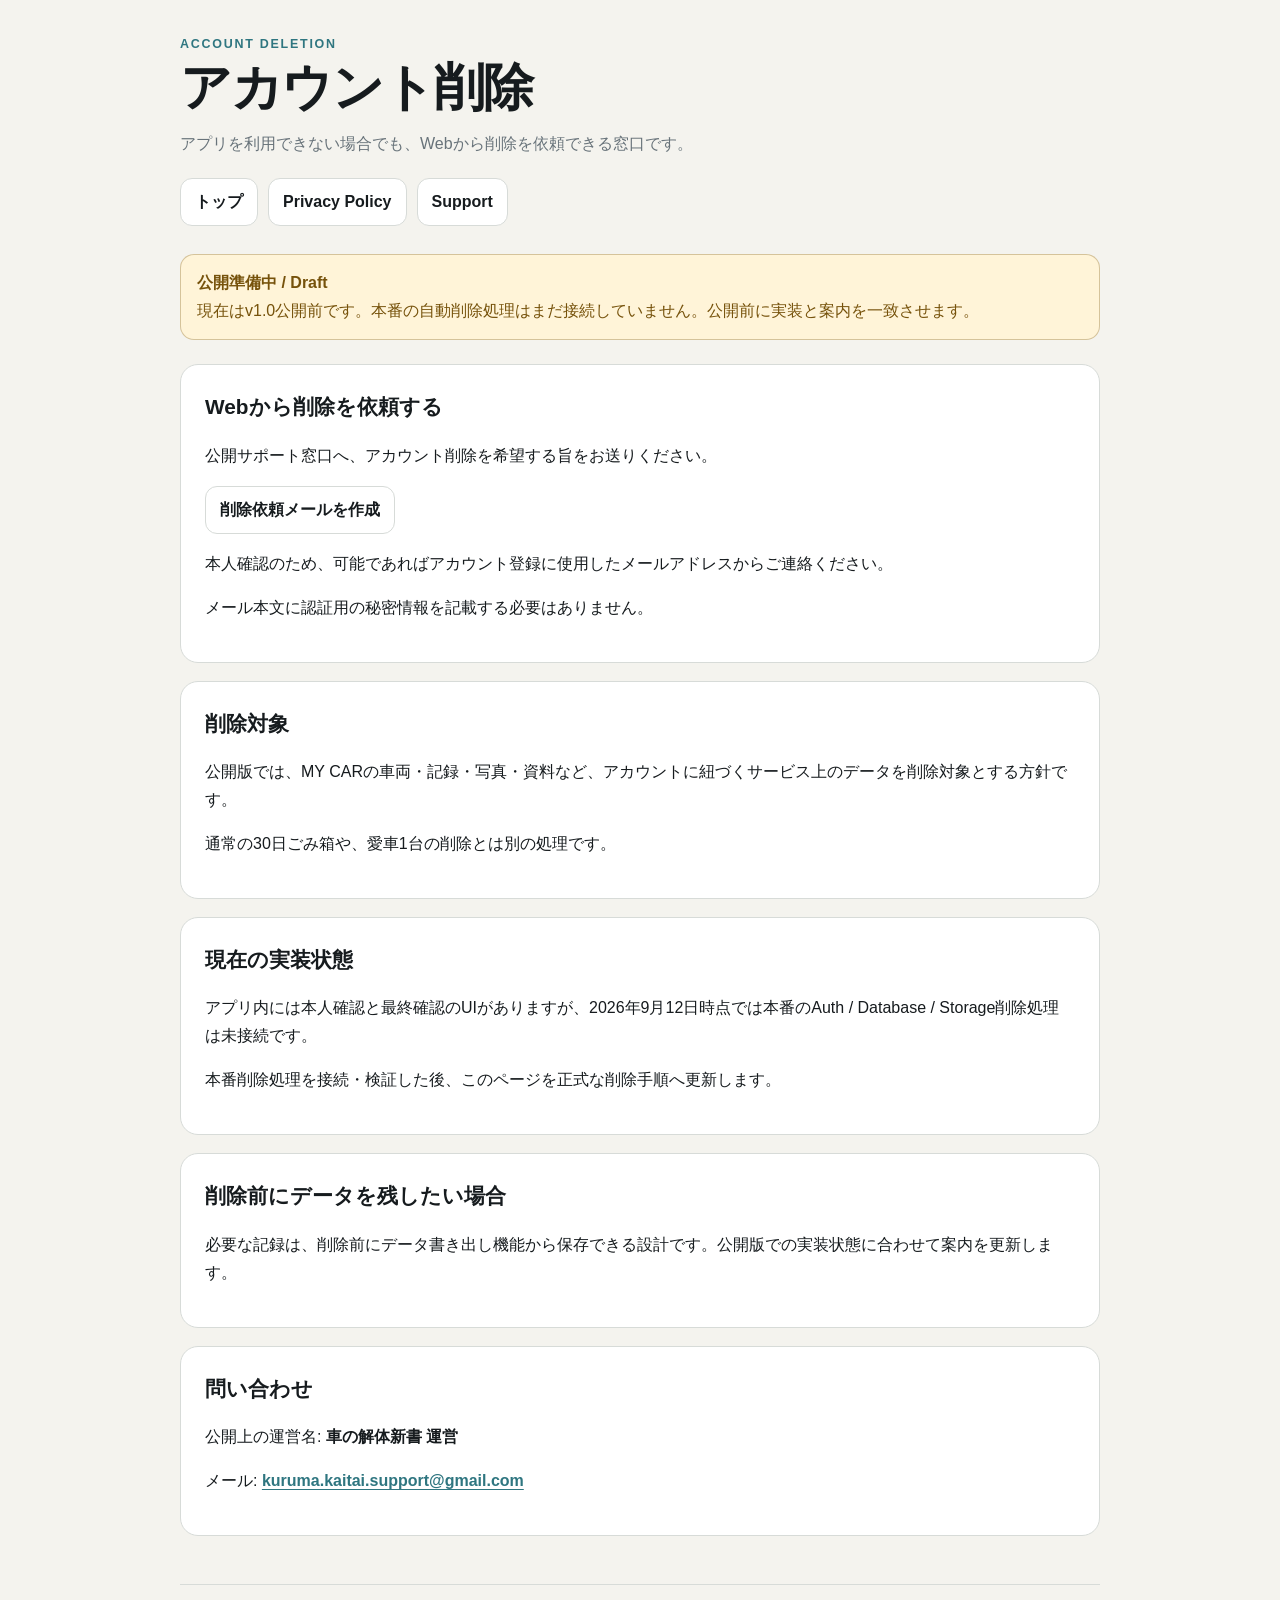
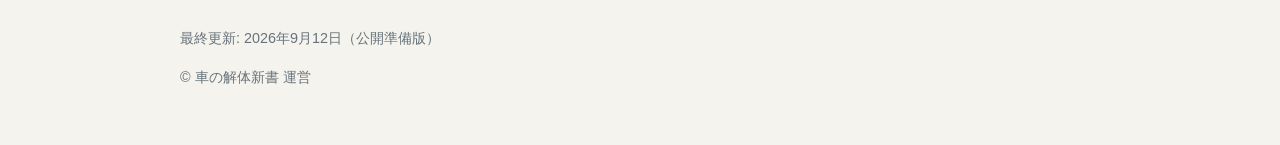
==== account-deletion/index.html @ ddb8e707 "Add account-deletion/index.html" ====
<!doctype html>
<html lang="ja">
<head>
  <meta charset="utf-8">
  <meta name="viewport" content="width=device-width, initial-scale=1">
  <meta name="robots" content="noindex, nofollow">
  <meta name="description" content="車の解体新書のアカウント削除案内。">
  <title>Account deletion｜車の解体新書</title>
  <link rel="stylesheet" href="../assets/styles.css">
</head>
<body>
  <header class="site-header">
    <p class="eyebrow">ACCOUNT DELETION</p>
    <h1 class="brand">アカウント削除</h1>
    <p class="lead">アプリを利用できない場合でも、Webから削除を依頼できる窓口です。</p>
    <nav class="nav" aria-label="公開情報">
      <a href="../">トップ</a>
      <a href="../privacy/">Privacy Policy</a>
      <a href="../support/">Support</a>
    </nav>
  </header>

  <main id="main">
    <div class="notice">
      <strong>公開準備中 / Draft</strong><br>
      現在はv1.0公開前です。本番の自動削除処理はまだ接続していません。公開前に実装と案内を一致させます。
    </div>

    <section class="section">
      <h2>Webから削除を依頼する</h2>
      <p>公開サポート窓口へ、アカウント削除を希望する旨をお送りください。</p>
      <p><a class="button-link" href="mailto:kuruma.kaitai.support@gmail.com?subject=%E8%BB%8A%E3%81%AE%E8%A7%A3%E4%BD%93%E6%96%B0%E6%9B%B8%20%E3%82%A2%E3%82%AB%E3%82%A6%E3%83%B3%E3%83%88%E5%89%8A%E9%99%A4%E4%BE%9D%E9%A0%BC">削除依頼メールを作成</a></p>
      <p>本人確認のため、可能であればアカウント登録に使用したメールアドレスからご連絡ください。</p>
      <p class="muted">メール本文に認証用の秘密情報を記載する必要はありません。</p>
    </section>

    <section class="section">
      <h2>削除対象</h2>
      <p>公開版では、MY CARの車両・記録・写真・資料など、アカウントに紐づくサービス上のデータを削除対象とする方針です。</p>
      <p>通常の30日ごみ箱や、愛車1台の削除とは別の処理です。</p>
    </section>

    <section class="section">
      <h2>現在の実装状態</h2>
      <p>アプリ内には本人確認と最終確認のUIがありますが、2026年9月12日時点では本番のAuth / Database / Storage削除処理は未接続です。</p>
      <p>本番削除処理を接続・検証した後、このページを正式な削除手順へ更新します。</p>
    </section>

    <section class="section">
      <h2>削除前にデータを残したい場合</h2>
      <p>必要な記録は、削除前にデータ書き出し機能から保存できる設計です。公開版での実装状態に合わせて案内を更新します。</p>
    </section>

    <section class="section">
      <h2>問い合わせ</h2>
      <p>公開上の運営名: <strong>車の解体新書 運営</strong></p>
      <p>メール: <a class="contact" href="mailto:kuruma.kaitai.support@gmail.com">kuruma.kaitai.support@gmail.com</a></p>
    </section>
  </main>

  <footer class="site-footer">
    <p>最終更新: 2026年9月12日（公開準備版）</p>
    <p>© 車の解体新書 運営</p>
  </footer>
</body>
</html>
---- assets/styles.css ----
:root {
  color-scheme: light dark;
  --canvas: #f4f3ee;
  --surface: #ffffff;
  --surface-subtle: #eceeeb;
  --text: #161b1e;
  --muted: #68737a;
  --accent: #2f7680;
  --accent-soft: #dcecef;
  --border: #d7dbd8;
  --warning-bg: #fff4d8;
  --warning-text: #76520b;
  --max: 920px;
}

@media (prefers-color-scheme: dark) {
  :root {
    --canvas: #111516;
    --surface: #1b2022;
    --surface-subtle: #293033;
    --text: #f4f4f1;
    --muted: #9aa4a9;
    --accent: #79bcc5;
    --accent-soft: #173b40;
    --border: #374044;
    --warning-bg: #352c17;
    --warning-text: #efd790;
  }
}

* { box-sizing: border-box; }

html { scroll-behavior: smooth; }

body {
  margin: 0;
  background: var(--canvas);
  color: var(--text);
  font-family: -apple-system, BlinkMacSystemFont, "Hiragino Sans", "Yu Gothic", "Noto Sans JP", sans-serif;
  line-height: 1.75;
}

a { color: var(--accent); text-underline-offset: 3px; }

a:hover { text-decoration-thickness: 2px; }

.site-header,
main,
.site-footer {
  width: min(calc(100% - 32px), var(--max));
  margin-inline: auto;
}

.site-header {
  padding: 34px 0 20px;
}

.eyebrow {
  margin: 0 0 4px;
  color: var(--accent);
  font-size: 0.78rem;
  font-weight: 800;
  letter-spacing: 0.14em;
}

.brand {
  margin: 0;
  font-size: clamp(1.9rem, 6vw, 3.2rem);
  line-height: 1.1;
  letter-spacing: -0.025em;
}

.lead {
  color: var(--muted);
  max-width: 700px;
  margin: 14px 0 0;
}

.nav {
  display: flex;
  flex-wrap: wrap;
  gap: 10px;
  margin-top: 20px;
}

.nav a,
.button-link {
  display: inline-flex;
  align-items: center;
  min-height: 44px;
  padding: 9px 14px;
  border: 1px solid var(--border);
  border-radius: 12px;
  background: var(--surface);
  color: var(--text);
  font-weight: 700;
  text-decoration: none;
}

.nav a:hover,
.button-link:hover {
  border-color: var(--accent);
}

main {
  padding-bottom: 48px;
}

.notice {
  margin: 8px 0 24px;
  padding: 14px 16px;
  border: 1px solid color-mix(in srgb, var(--warning-text) 30%, transparent);
  border-radius: 14px;
  background: var(--warning-bg);
  color: var(--warning-text);
}

.card-grid {
  display: grid;
  grid-template-columns: repeat(auto-fit, minmax(230px, 1fr));
  gap: 14px;
}

.card {
  padding: 20px;
  border: 1px solid var(--border);
  border-radius: 18px;
  background: var(--surface);
}

.card h2,
.card h3 {
  margin-top: 0;
}

.card p:last-child,
.card ul:last-child {
  margin-bottom: 0;
}

.section {
  margin-top: 18px;
  padding: 24px;
  border: 1px solid var(--border);
  border-radius: 18px;
  background: var(--surface);
}

.section h2 {
  margin: 0 0 12px;
  font-size: 1.3rem;
}

.section h3 {
  margin-top: 22px;
  margin-bottom: 8px;
  font-size: 1.03rem;
}

.section p,
.section li {
  color: var(--text);
}

.meta,
.muted {
  color: var(--muted);
}

code {
  overflow-wrap: anywhere;
}

.site-footer {
  padding: 26px 0 40px;
  border-top: 1px solid var(--border);
  color: var(--muted);
  font-size: 0.9rem;
}

.contact {
  font-weight: 750;
}

.skip {
  position: absolute;
  left: -9999px;
}

.skip:focus {
  left: 12px;
  top: 12px;
  z-index: 10;
  padding: 8px 12px;
  background: var(--surface);
  color: var(--text);
  border: 1px solid var(--border);
  border-radius: 8px;
}

@media (max-width: 560px) {
  .site-header,
  main,
  .site-footer {
    width: min(calc(100% - 22px), var(--max));
  }

  .site-header {
    padding-top: 24px;
  }

  .section {
    padding: 18px;
  }
}
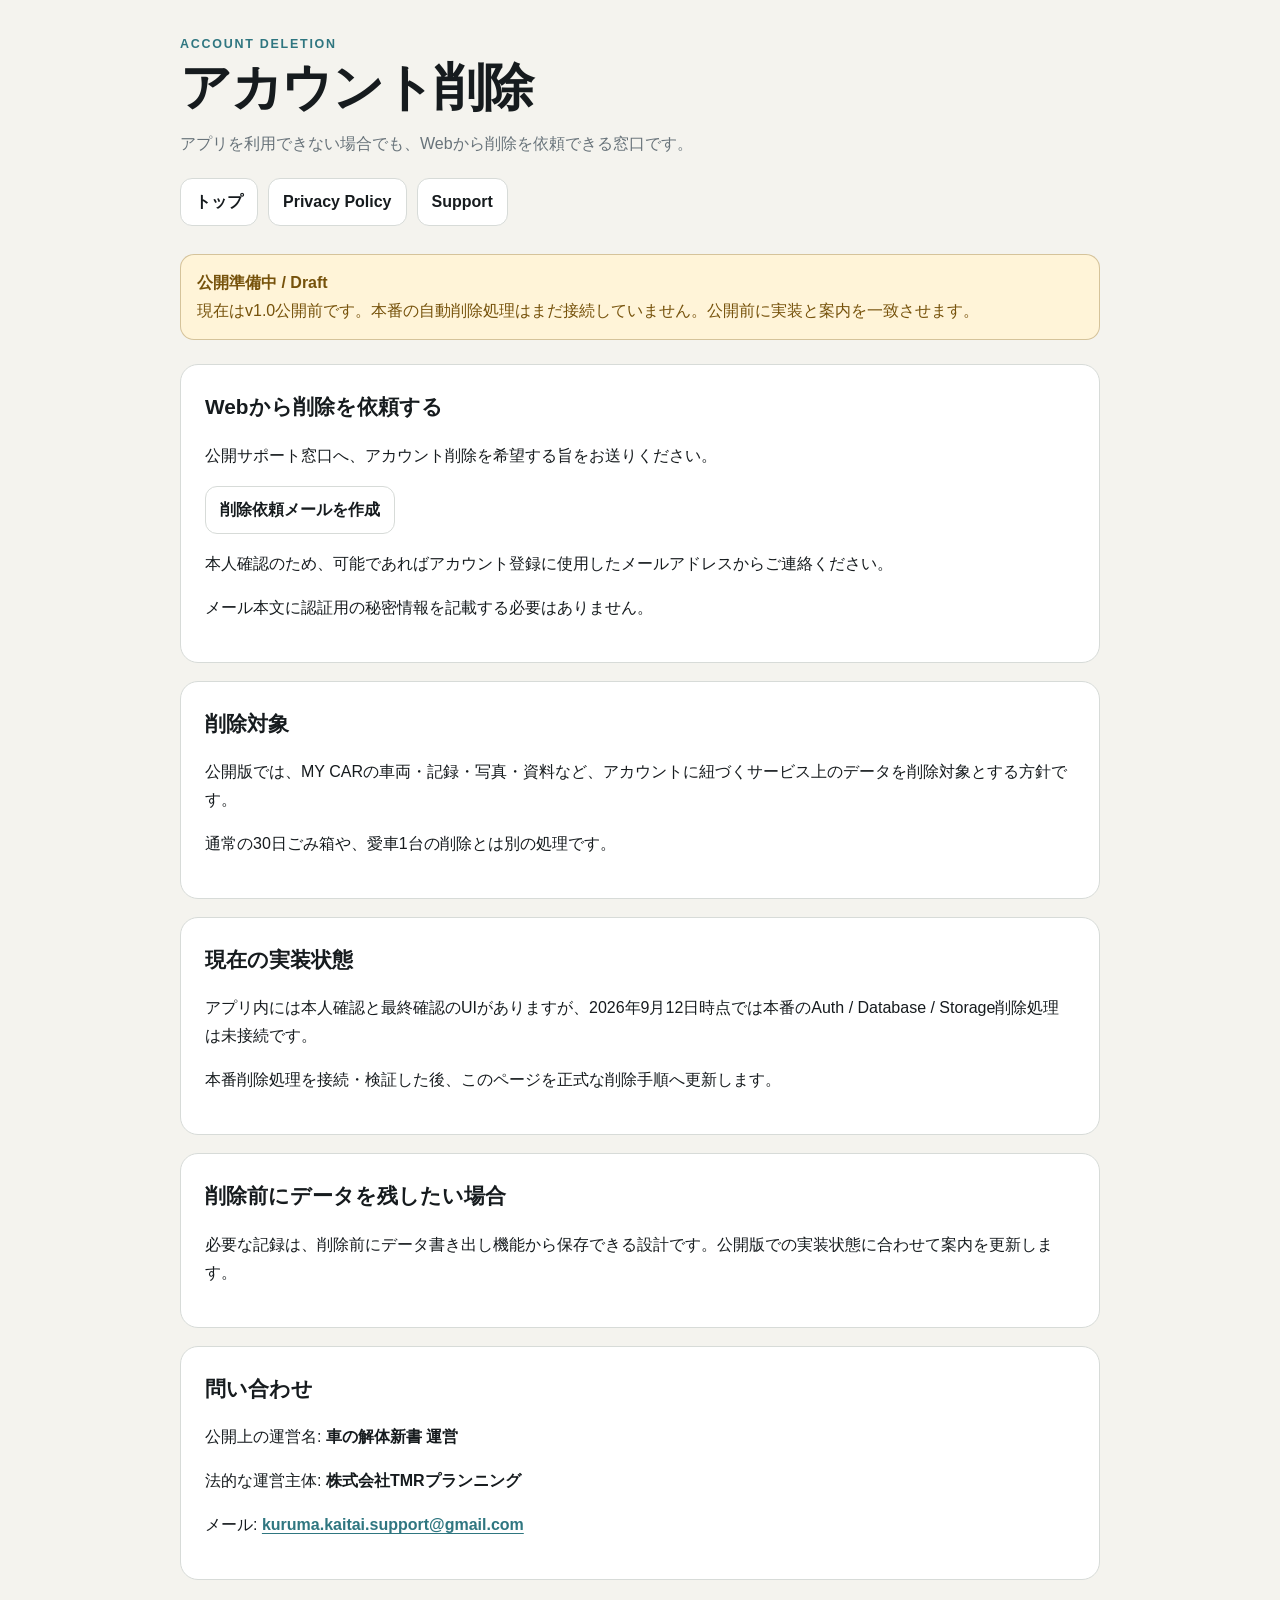
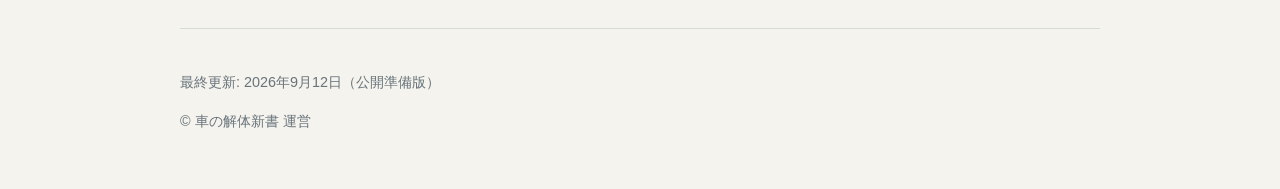
==== commit 4448fa38: "docs: add legal entity to account deletion page" ====
--- a/account-deletion/index.html
+++ b/account-deletion/index.html
@@ -54,6 +54,7 @@
     <section class="section">
       <h2>問い合わせ</h2>
       <p>公開上の運営名: <strong>車の解体新書 運営</strong></p>
+      <p>法的な運営主体: <strong>株式会社TMRプランニング</strong></p>
       <p>メール: <a class="contact" href="mailto:kuruma.kaitai.support@gmail.com">kuruma.kaitai.support@gmail.com</a></p>
     </section>
   </main>
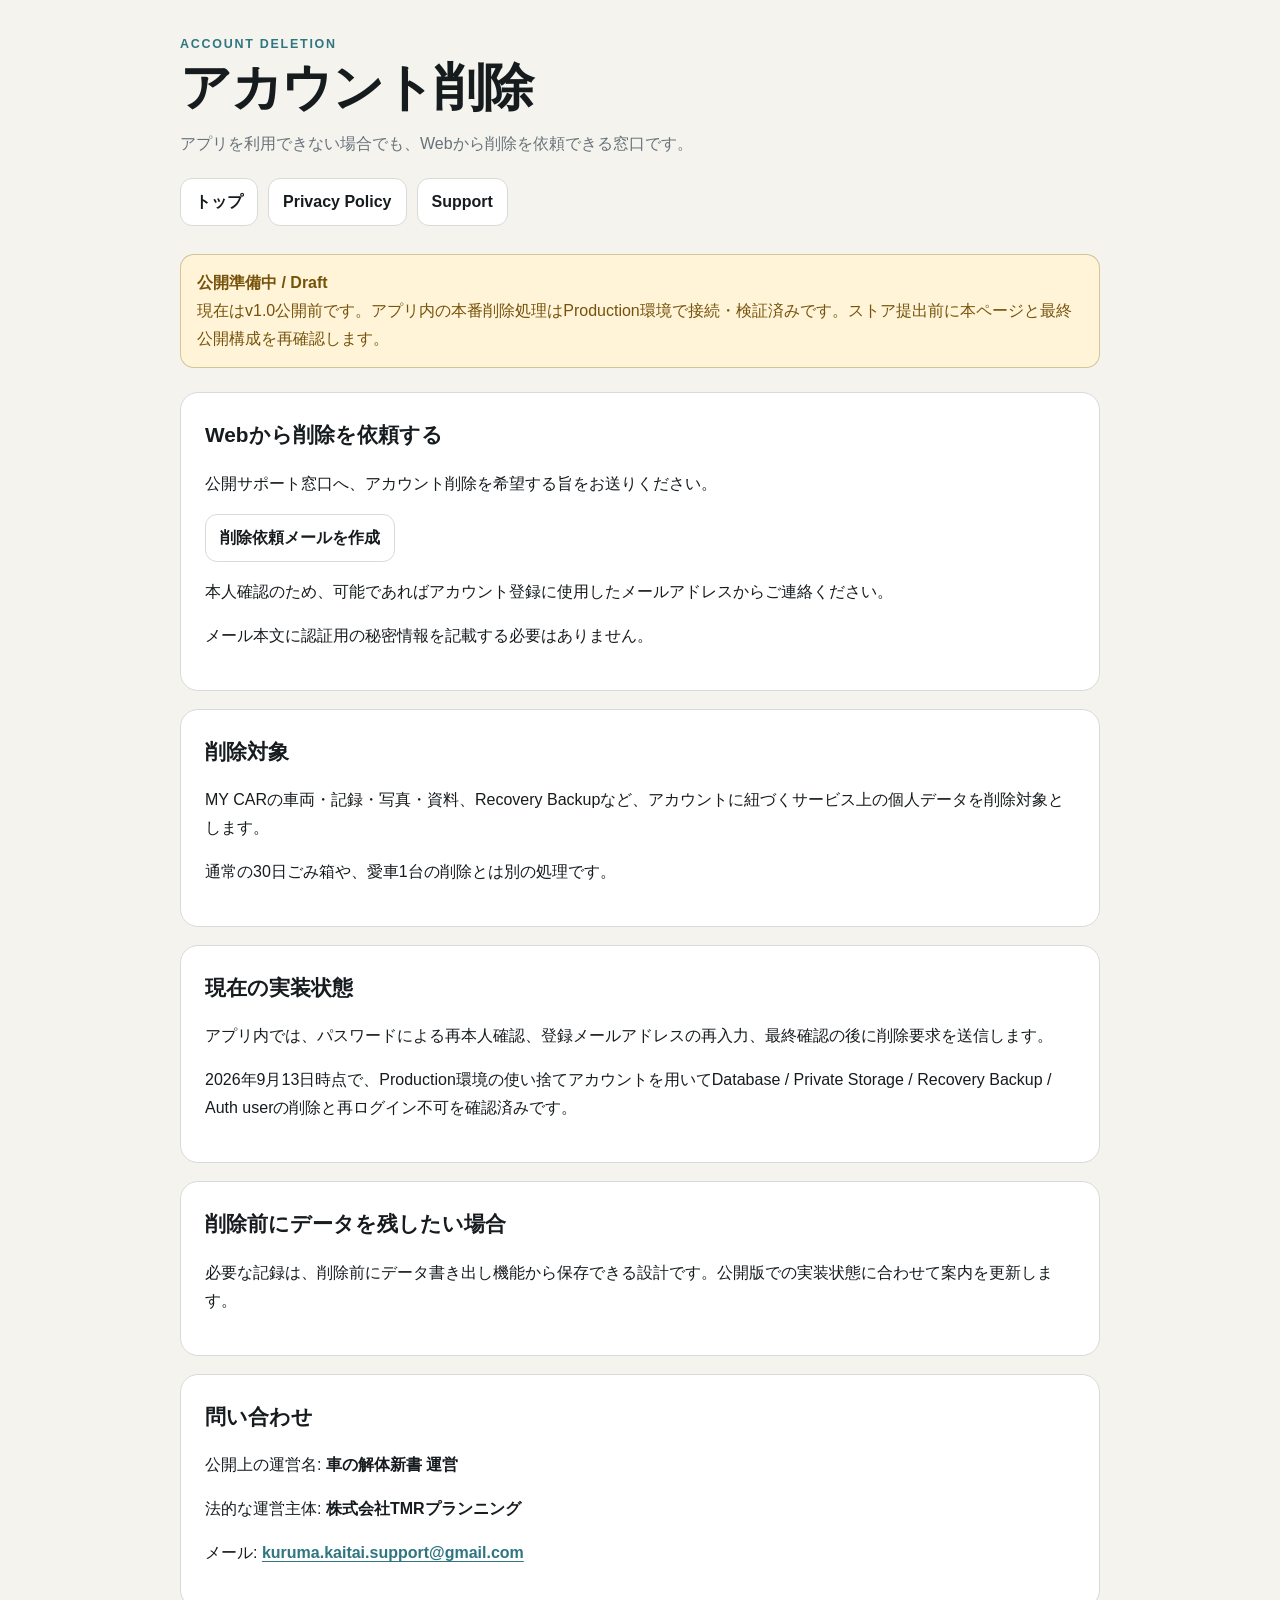
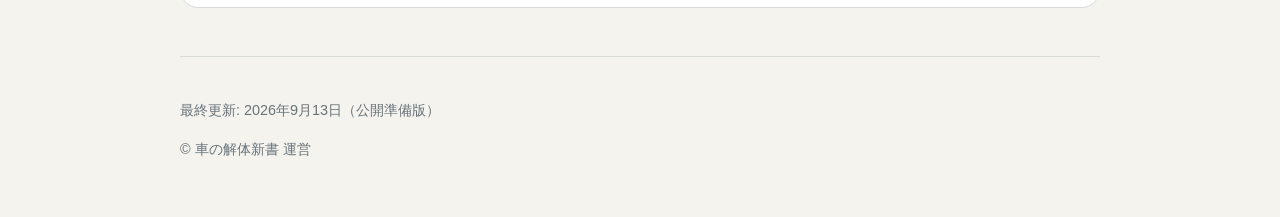
==== commit 6673288c: "docs: update account deletion status" ====
--- a/account-deletion/index.html
+++ b/account-deletion/index.html
@@ -23,7 +23,7 @@
   <main id="main">
     <div class="notice">
       <strong>公開準備中 / Draft</strong><br>
-      現在はv1.0公開前です。本番の自動削除処理はまだ接続していません。公開前に実装と案内を一致させます。
+      現在はv1.0公開前です。アプリ内の本番削除処理はProduction環境で接続・検証済みです。ストア提出前に本ページと最終公開構成を再確認します。
     </div>
 
     <section class="section">
@@ -36,14 +36,14 @@
 
     <section class="section">
       <h2>削除対象</h2>
-      <p>公開版では、MY CARの車両・記録・写真・資料など、アカウントに紐づくサービス上のデータを削除対象とする方針です。</p>
+      <p>MY CARの車両・記録・写真・資料、Recovery Backupなど、アカウントに紐づくサービス上の個人データを削除対象とします。</p>
       <p>通常の30日ごみ箱や、愛車1台の削除とは別の処理です。</p>
     </section>
 
     <section class="section">
       <h2>現在の実装状態</h2>
-      <p>アプリ内には本人確認と最終確認のUIがありますが、2026年9月12日時点では本番のAuth / Database / Storage削除処理は未接続です。</p>
-      <p>本番削除処理を接続・検証した後、このページを正式な削除手順へ更新します。</p>
+      <p>アプリ内では、パスワードによる再本人確認、登録メールアドレスの再入力、最終確認の後に削除要求を送信します。</p>
+      <p>2026年9月13日時点で、Production環境の使い捨てアカウントを用いてDatabase / Private Storage / Recovery Backup / Auth userの削除と再ログイン不可を確認済みです。</p>
     </section>
 
     <section class="section">
@@ -60,7 +60,7 @@
   </main>
 
   <footer class="site-footer">
-    <p>最終更新: 2026年9月12日（公開準備版）</p>
+    <p>最終更新: 2026年9月13日（公開準備版）</p>
     <p>© 車の解体新書 運営</p>
   </footer>
 </body>
